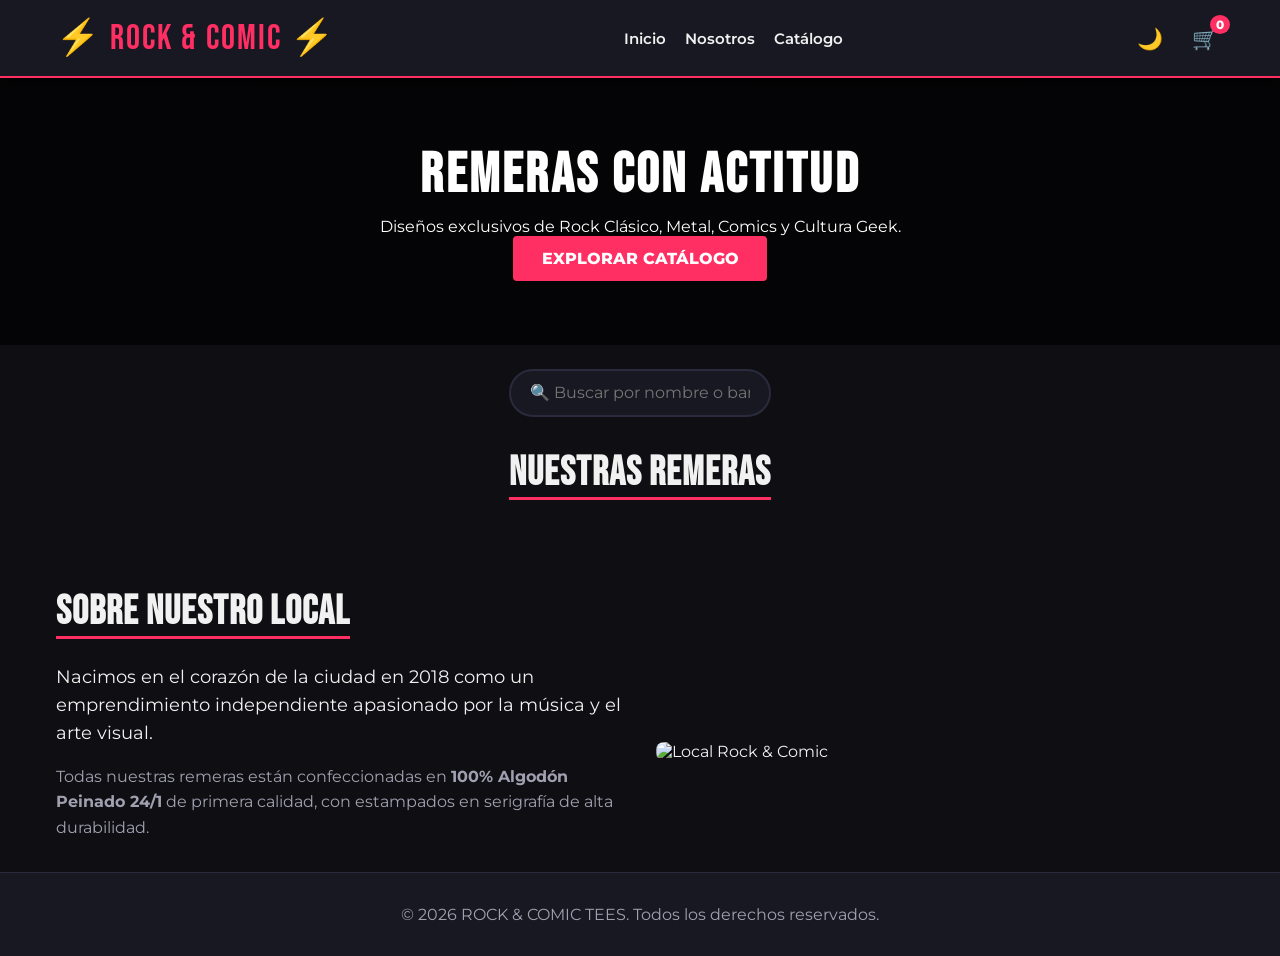
==== index.html @ 7a76153f "Primer commit: e-commerce" ====
<!DOCTYPE html>
<html lang="es" data-theme="dark">
<head>
  <meta charset="UTF-8">
  <meta name="viewport" content="width=device-width, initial-scale=1.0">
  <title>ROCK & COMIC TEES | Tienda Oficial</title>
  <link rel="preconnect" href="https://fonts.googleapis.com">
  <link rel="preconnect" href="https://fonts.gstatic.com" crossorigin>
  <link href="https://fonts.googleapis.com/css2?family=Bebas+Neue&family=Montserrat:wght@400;600;800&display=swap" rel="stylesheet">
  <script src="https://cdn.jsdelivr.net/npm/sweetalert2@11"></script>
  <link rel="stylesheet" href="estilos/estilos.css">
</head>
<body>

  <!-- HEADER -->
  <header>
    <div class="nav-container">
      <a href="index.html" class="logo">⚡ ROCK & COMIC ⚡</a>
      <nav>
        <a href="#hero-section">Inicio</a>
        <a href="#about-section">Nosotros</a>
        <a href="#catalog-section">Catálogo</a>
      </nav>
      <div class="nav-actions">
        <button class="btn-icon" id="theme-toggle" title="Cambiar Tema">🌙</button>
        <button class="btn-icon" id="cart-toggle" onclick="toggleCart()" title="Carrito">
          🛒 <span class="badge" id="cart-count">0</span>
        </button>
      </div>
    </div>
  </header>

  <!-- HERO SECTION -->
  <div id="hero-section">
    <div class="hero">
      <h1>REMERAS CON ACTITUD</h1>
      <p>Diseños exclusivos de Rock Clásico, Metal, Comics y Cultura Geek.</p>
      <a href="#catalog-section" class="btn-primary">Explorar Catálogo</a>
    </div>
  </div>

  <!-- BUSCADOR EN TIEMPO REAL -->
  <div class="search-section">
    <input type="text" id="search-input" class="search-input" placeholder="🔍 Buscar por nombre o banda (ej: Iron Maiden, Batman)..." oninput="filterProducts()">
  </div>

  <!-- CATÁLOGO -->
  <section id="catalog-section">
    <h2 class="section-title">Nuestras Remeras</h2>
    <div class="catalog-grid" id="product-grid"></div>
  </section>

  <!-- NOSOTROS -->
  <section id="about-section">
    <h2 class="section-title">Sobre Nuestro Local</h2>
    <div style="display: grid; grid-template-columns: repeat(auto-fit, minmax(300px, 1fr)); gap: 2rem; align-items: center;">
      <div>
        <p style="font-size: 1.1rem; line-height: 1.6; margin-bottom: 1rem;">
          Nacimos en el corazón de la ciudad en 2018 como un emprendimiento independiente apasionado por la música y el arte visual.
        </p>
        <p style="font-size: 1rem; line-height: 1.6; color: var(--text-muted);">
          Todas nuestras remeras están confeccionadas en <strong>100% Algodón Peinado 24/1</strong> de primera calidad, con estampados en serigrafía de alta durabilidad.
        </p>
      </div>
      <img src="https://images.unsplash.com/photo-1512436991641-6745cdb1723f?auto=format&fit=crop&w=800&q=80" alt="Local Rock & Comic" style="width: 100%; border-radius: 8px;">
    </div>
  </section>

  <!-- CARRITO LATERAL -->
  <div class="cart-drawer" id="cart-drawer">
    <div class="cart-header">
      <h3 style="font-family: var(--font-title); font-size: 1.8rem;">Tu Carrito</h3>
      <button class="close-btn" onclick="toggleCart()">&times;</button>
    </div>
    
    <div class="cart-items" id="cart-items-container"></div>

    <div style="border-top: 1px solid var(--border); padding-top: 1rem;">
      <div style="display: flex; justify-content: space-between; font-size: 1.3rem; font-weight: bold; margin-bottom: 1rem;">
        <span>Total:</span>
        <span id="cart-total-price">$0</span>
      </div>

      <form class="checkout-form" onsubmit="processCheckout(event)">
        <div class="form-group">
          <input type="text" id="client-name" placeholder="Nombre Completo *" required>
        </div>
        <div class="form-group">
          <input type="text" id="client-dni" placeholder="DNI / Cédula *" required>
        </div>
        <div class="form-group">
          <input type="tel" id="client-phone" placeholder="Teléfono / WhatsApp *" required>
        </div>
        <button type="submit" class="btn-primary" style="width: 100%; margin-top: 0.5rem; background: #009ee3;">
          Finalizar Compra con Mercado Pago
        </button>
      </form>
    </div>
  </div>

  <!-- FOOTER -->
  <footer>
    <p>&copy; 2026 ROCK & COMIC TEES. Todos los derechos reservados.</p>
  </footer>

  <script src="script/app.js"></script>
</body>
</html>
---- estilos/estilos.css ----
/* --- VARIABLES Y ESTILOS GLOBALES --- */
:root {
  --font-title: 'Bebas Neue', sans-serif;
  --font-body: 'Montserrat', sans-serif;
  --accent: #ff2e63;
  --accent-hover: #e02353;
  --success: #00b894;
  --warning: #fdcb6e;
  --danger: #d63031;
  --transition: all 0.3s ease;
}

[data-theme="dark"] {
  --bg-main: #0f0f13;
  --bg-card: #181822;
  --bg-drawer: #12121a;
  --text-main: #f1f1f1;
  --text-muted: #a0a0b0;
  --border: #2a2a3d;
  --shadow: rgba(0, 0, 0, 0.5);
}

[data-theme="light"] {
  --bg-main: #f4f4f9;
  --bg-card: #ffffff;
  --bg-drawer: #ffffff;
  --text-main: #1a1a24;
  --text-muted: #666680;
  --border: #e1e1e8;
  --shadow: rgba(0, 0, 0, 0.1);
}

* {
  box-sizing: border-box;
  margin: 0;
  padding: 0;
  font-family: var(--font-body);
}

body {
  background-color: var(--bg-main);
  color: var(--text-main);
  transition: var(--transition);
  min-height: 100vh;
  display: flex;
  flex-direction: column;
}

/* --- NAVBAR --- */
header {
  position: sticky;
  top: 0;
  z-index: 100;
  background-color: var(--bg-card);
  border-bottom: 2px solid var(--accent);
  box-shadow: 0 4px 15px var(--shadow);
}

.nav-container {
  max-width: 1200px;
  margin: 0 auto;
  padding: 1rem;
  display: flex;
  justify-content: space-between;
  align-items: center;
  flex-wrap: wrap;
  gap: 1rem;
}

.logo {
  font-family: var(--font-title);
  font-size: 2.2rem;
  color: var(--accent);
  letter-spacing: 2px;
  text-decoration: none;
  text-transform: uppercase;
}

nav {
  display: flex;
  align-items: center;
  gap: 1.2rem;
}

nav a {
  color: var(--text-main);
  text-decoration: none;
  font-weight: 600;
  font-size: 0.95rem;
  transition: var(--transition);
  cursor: pointer;
}

nav a:hover {
  color: var(--accent);
}

.nav-actions {
  display: flex;
  align-items: center;
  gap: 1rem;
}

.btn-icon {
  background: none;
  border: none;
  font-size: 1.3rem;
  color: var(--text-main);
  cursor: pointer;
  position: relative;
  padding: 0.4rem;
}

.badge {
  position: absolute;
  top: -4px;
  right: -6px;
  background: var(--accent);
  color: white;
  font-size: 0.75rem;
  font-weight: 800;
  padding: 2px 6px;
  border-radius: 50%;
}

/* --- HERO --- */
.hero {
  background: linear-gradient(rgba(0,0,0,0.7), rgba(0,0,0,0.7)), url('https://images.unsplash.com/photo-1511671782779-c97d3d27a1d4?auto=format&fit=crop&w=1350&q=80') center/cover no-repeat;
  color: white;
  text-align: center;
  padding: 4rem 1rem;
}

.hero h1 {
  font-family: var(--font-title);
  font-size: 3.5rem;
  letter-spacing: 3px;
  margin-bottom: 0.5rem;
}

.btn-primary {
  background-color: var(--accent);
  color: white;
  border: none;
  padding: 0.8rem 1.8rem;
  font-weight: 800;
  text-transform: uppercase;
  border-radius: 4px;
  cursor: pointer;
  transition: var(--transition);
  text-decoration: none;
  display: inline-block;
  min-height: 44px;
}

.btn-primary:hover {
  background-color: var(--accent-hover);
  transform: translateY(-2px);
}

/* --- BUSCADOR --- */
.search-section {
  max-width: 1200px;
  margin: 1.5rem auto 0;
  padding: 0 1rem;
  display: flex;
  justify-content: center;
}

.search-input {
  width: 100%;
  max-width: 500px;
  padding: 0.8rem 1.2rem;
  border: 2px solid var(--border);
  border-radius: 25px;
  background: var(--bg-card);
  color: var(--text-main);
  font-size: 1rem;
  outline: none;
  transition: var(--transition);
}

.search-input:focus {
  border-color: var(--accent);
}

/* --- SECCIONES Y CATÁLOGO --- */
section {
  max-width: 1200px;
  margin: 2rem auto;
  padding: 0 1rem;
}

.section-title {
  font-family: var(--font-title);
  font-size: 2.5rem;
  letter-spacing: 1px;
  margin-bottom: 1.5rem;
  border-bottom: 3px solid var(--accent);
  display: inline-block;
}

.catalog-grid {
  display: grid;
  grid-template-columns: repeat(auto-fit, minmax(240px, 1fr));
  gap: 1.5rem;
}

.product-card {
  background: var(--bg-card);
  border: 1px solid var(--border);
  border-radius: 8px;
  overflow: hidden;
  display: flex;
  flex-direction: column;
  box-shadow: 0 4px 10px var(--shadow);
  transition: var(--transition);
}

.product-card:hover {
  transform: translateY(-5px);
}

.product-img {
  width: 100%;
  height: 280px;
  object-fit: cover;
}

.product-info {
  padding: 1.2rem;
  display: flex;
  flex-direction: column;
  flex-grow: 1;
}

.product-name {
  font-size: 1.1rem;
  font-weight: 800;
  margin-bottom: 0.5rem;
}

.product-price {
  font-size: 1.3rem;
  font-weight: 800;
  color: var(--accent);
  margin-bottom: 1rem;
}

.size-selector {
  display: flex;
  gap: 0.5rem;
  margin-bottom: 1rem;
  flex-wrap: wrap;
}

.size-btn {
  padding: 0.5rem 0.8rem;
  border: 1px solid var(--border);
  background: var(--bg-main);
  color: var(--text-main);
  font-size: 0.85rem;
  font-weight: 600;
  border-radius: 4px;
  cursor: pointer;
  transition: var(--transition);
  min-width: 38px;
  min-height: 38px;
}

.size-btn.active {
  background: var(--accent);
  color: white;
  border-color: var(--accent);
}

.size-btn.disabled {
  opacity: 0.3;
  cursor: not-allowed;
  text-decoration: line-through;
}

/* --- CARRITO SLIDE-OVER --- */
.cart-drawer {
  position: fixed;
  top: 0;
  right: -100%;
  width: 100%;
  max-width: 420px;
  height: 100%;
  background: var(--bg-drawer);
  box-shadow: -5px 0 25px rgba(0, 0, 0, 0.5);
  z-index: 1000;
  transition: right 0.4s ease;
  display: flex;
  flex-direction: column;
  padding: 1.5rem;
}

.cart-drawer.open {
  right: 0;
}

.cart-header {
  display: flex;
  justify-content: space-between;
  align-items: center;
  border-bottom: 1px solid var(--border);
  padding-bottom: 1rem;
}

.close-btn {
  background: none;
  border: none;
  font-size: 1.8rem;
  color: var(--text-main);
  cursor: pointer;
  padding: 0.3rem;
}

.cart-items {
  flex-grow: 1;
  overflow-y: auto;
  margin: 1rem 0;
  display: flex;
  flex-direction: column;
  gap: 1rem;
}

.cart-item {
  display: flex;
  gap: 1rem;
  align-items: center;
  background: var(--bg-card);
  padding: 0.8rem;
  border-radius: 6px;
  border: 1px solid var(--border);
}

.cart-item-img {
  width: 60px;
  height: 60px;
  object-fit: cover;
  border-radius: 4px;
}

.qty-controls {
  display: flex;
  align-items: center;
  gap: 0.6rem;
  margin-top: 0.4rem;
}

.qty-btn {
  background: var(--border);
  border: none;
  color: var(--text-main);
  width: 30px;
  height: 30px;
  border-radius: 4px;
  cursor: pointer;
  font-weight: bold;
  display: inline-flex;
  align-items: center;
  justify-content: center;
}

/* --- FORMULARIOS --- */
.checkout-form, .login-form {
  display: flex;
  flex-direction: column;
  gap: 0.8rem;
}

.form-group {
  display: flex;
  flex-direction: column;
  gap: 0.4rem;
}

.form-group input, .form-group select, .form-group textarea {
  width: 100%;
  padding: 0.75rem 0.8rem;
  background: var(--bg-card);
  border: 1px solid var(--border);
  color: var(--text-main);
  border-radius: 4px;
  outline: none;
  font-size: 0.95rem;
}

.form-group input:focus {
  border-color: var(--accent);
}

.login-container {
  max-width: 400px;
  width: 100%;
  margin: 3rem auto;
  padding: 2rem 1.5rem;
  background: var(--bg-card);
  border-radius: 8px;
  border: 1px solid var(--border);
  box-shadow: 0 4px 15px var(--shadow);
}

/* --- PANEL ADMINISTRATIVO Y TABLAS (RESPONSIVE) --- */
.admin-nav {
  display: flex;
  gap: 0.8rem;
  margin-bottom: 1.5rem;
  border-bottom: 1px solid var(--border);
  padding-bottom: 0.5rem;
  overflow-x: auto;
  white-space: nowrap;
  -webkit-overflow-scrolling: touch;
}

/* Ocultar barra de scroll feia en las pestañas admin manteniendo el scroll */
.admin-nav::-webkit-scrollbar {
  display: none;
}

.admin-tab {
  background: none;
  border: none;
  color: var(--text-muted);
  font-weight: bold;
  cursor: pointer;
  padding: 0.6rem 0.8rem;
  font-size: 0.95rem;
  flex-shrink: 0;
}

.admin-tab.active {
  color: var(--accent);
  border-bottom: 2px solid var(--accent);
}

/* Contenedor envolvente obligatorio para tablas en móvil */
.table-responsive {
  width: 100%;
  overflow-x: auto;
  -webkit-overflow-scrolling: touch;
  margin-top: 1rem;
  border-radius: 8px;
  border: 1px solid var(--border);
}

.admin-table {
  width: 100%;
  border-collapse: collapse;
  background: var(--bg-card);
  min-width: 600px; /* Garantiza que la tabla mantenga formato legible en scroll */
}

.admin-table th, .admin-table td {
  padding: 0.8rem;
  text-align: left;
  border-bottom: 1px solid var(--border);
  font-size: 0.9rem;
  vertical-align: middle;
}

.admin-table th {
  background: var(--border);
  font-weight: 700;
  white-space: nowrap;
}

.stock-input {
  width: 65px;
  padding: 0.5rem;
  background: var(--bg-main);
  color: var(--text-main);
  border: 1px solid var(--border);
  border-radius: 4px;
  text-align: center;
  font-size: 0.9rem;
}

footer {
  background: var(--bg-card);
  border-top: 1px solid var(--border);
  padding: 2rem 1rem;
  margin-top: auto;
  text-align: center;
  color: var(--text-muted);
}

/* ==========================================
   MEDIA QUERIES (ADAPTACIÓN A MÓVILES Y TABLETS)
   ========================================== */

@media (max-width: 768px) {
  .nav-container {
    flex-direction: row;
    justify-content: space-between;
  }

  .hero h1 {
    font-size: 2.5rem;
  }

  .hero {
    padding: 3rem 1rem;
  }

  .section-title {
    font-size: 2rem;
  }

  .cart-drawer {
    max-width: 100%; /* El carrito ocupa todo el ancho en pantalla chica */
  }
}

@media (max-width: 480px) {
  .nav-container {
    padding: 0.8rem;
  }

  .logo {
    font-size: 1.8rem;
  }

  nav {
    gap: 0.8rem;
  }

  .catalog-grid {
    grid-template-columns: 1fr; /* 1 sola columna de productos en celulares chicos */
  }

  .login-container {
    margin: 1.5rem auto;
    padding: 1.2rem;
    border-radius: 0; /* Aspecto full-screen en móviles muy pequeños */
    border: none;
  }

  /* Ajustes en los controles dentro de tablas en celular */
  .admin-table td {
    padding: 0.6rem 0.5rem;
  }

  .admin-table .btn-primary, 
  .admin-table .btn-danger {
    padding: 0.4rem 0.6rem;
    font-size: 0.8rem;
  }
}
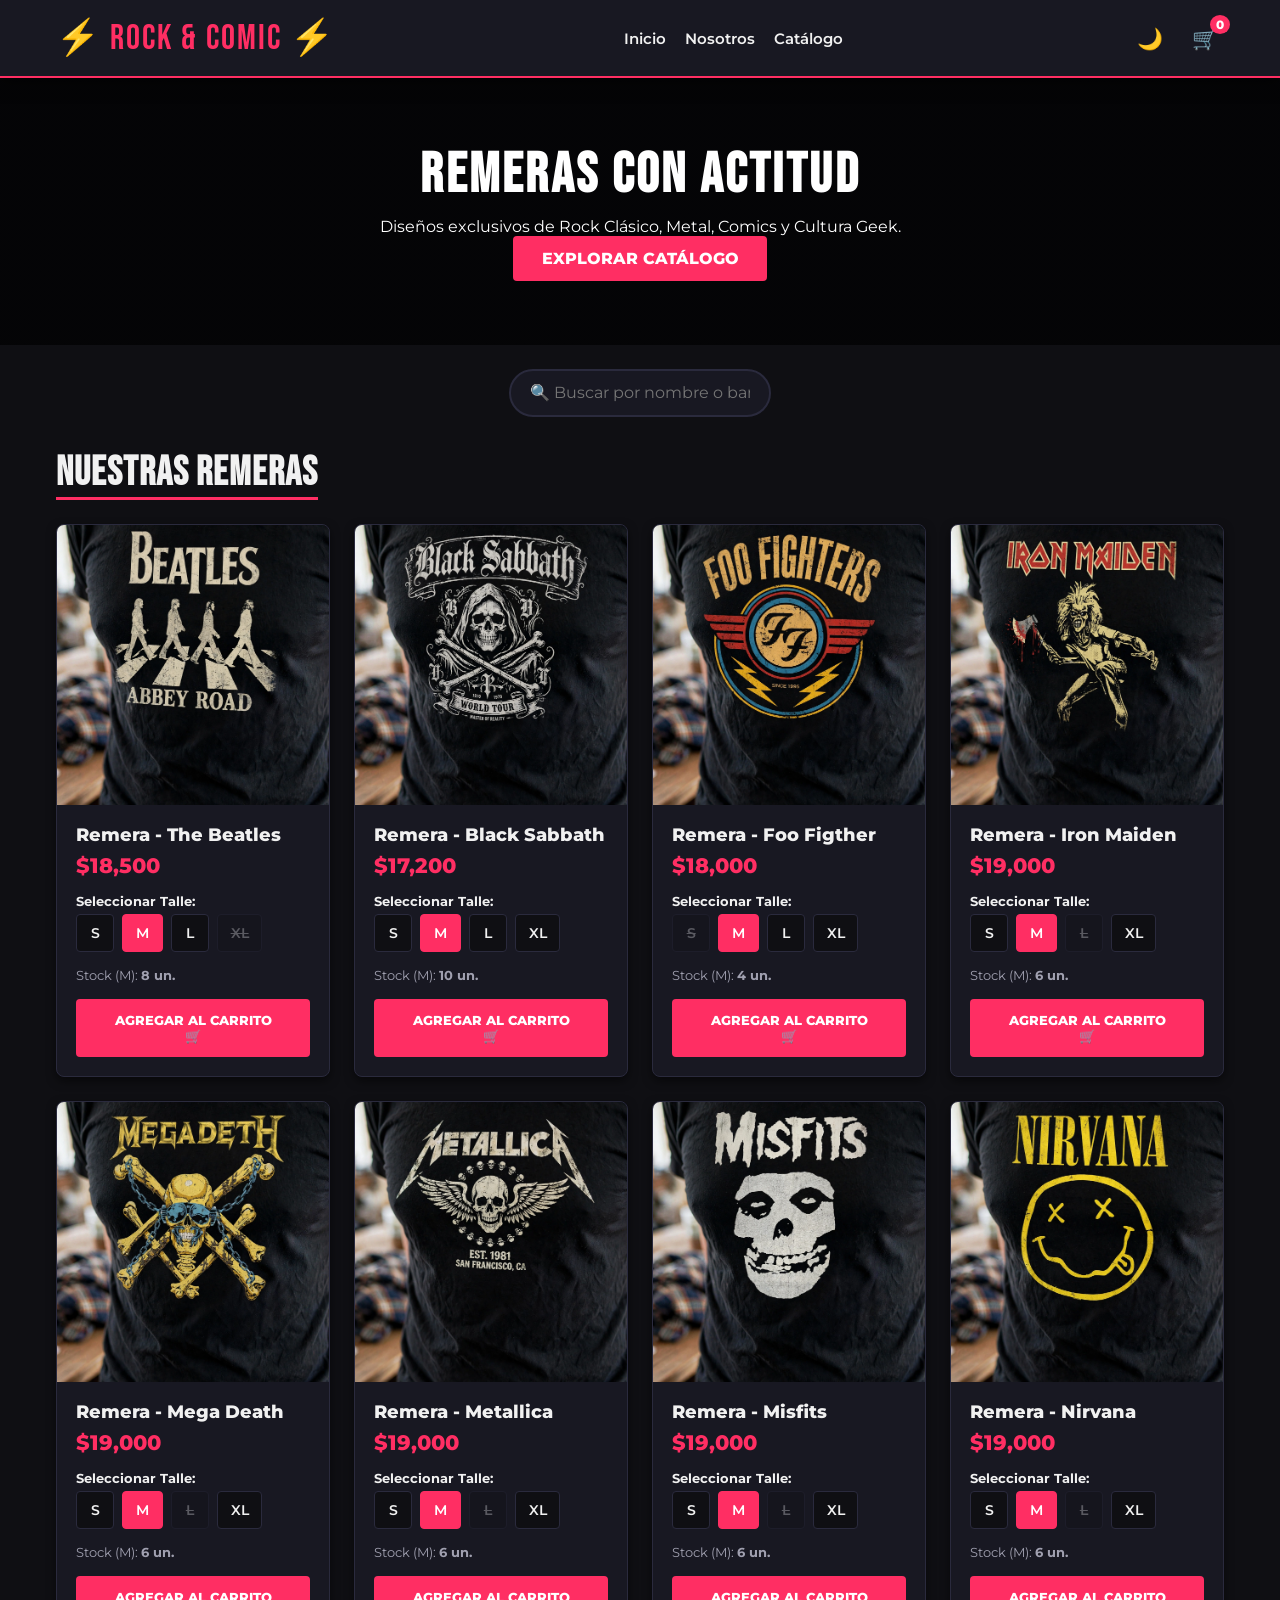
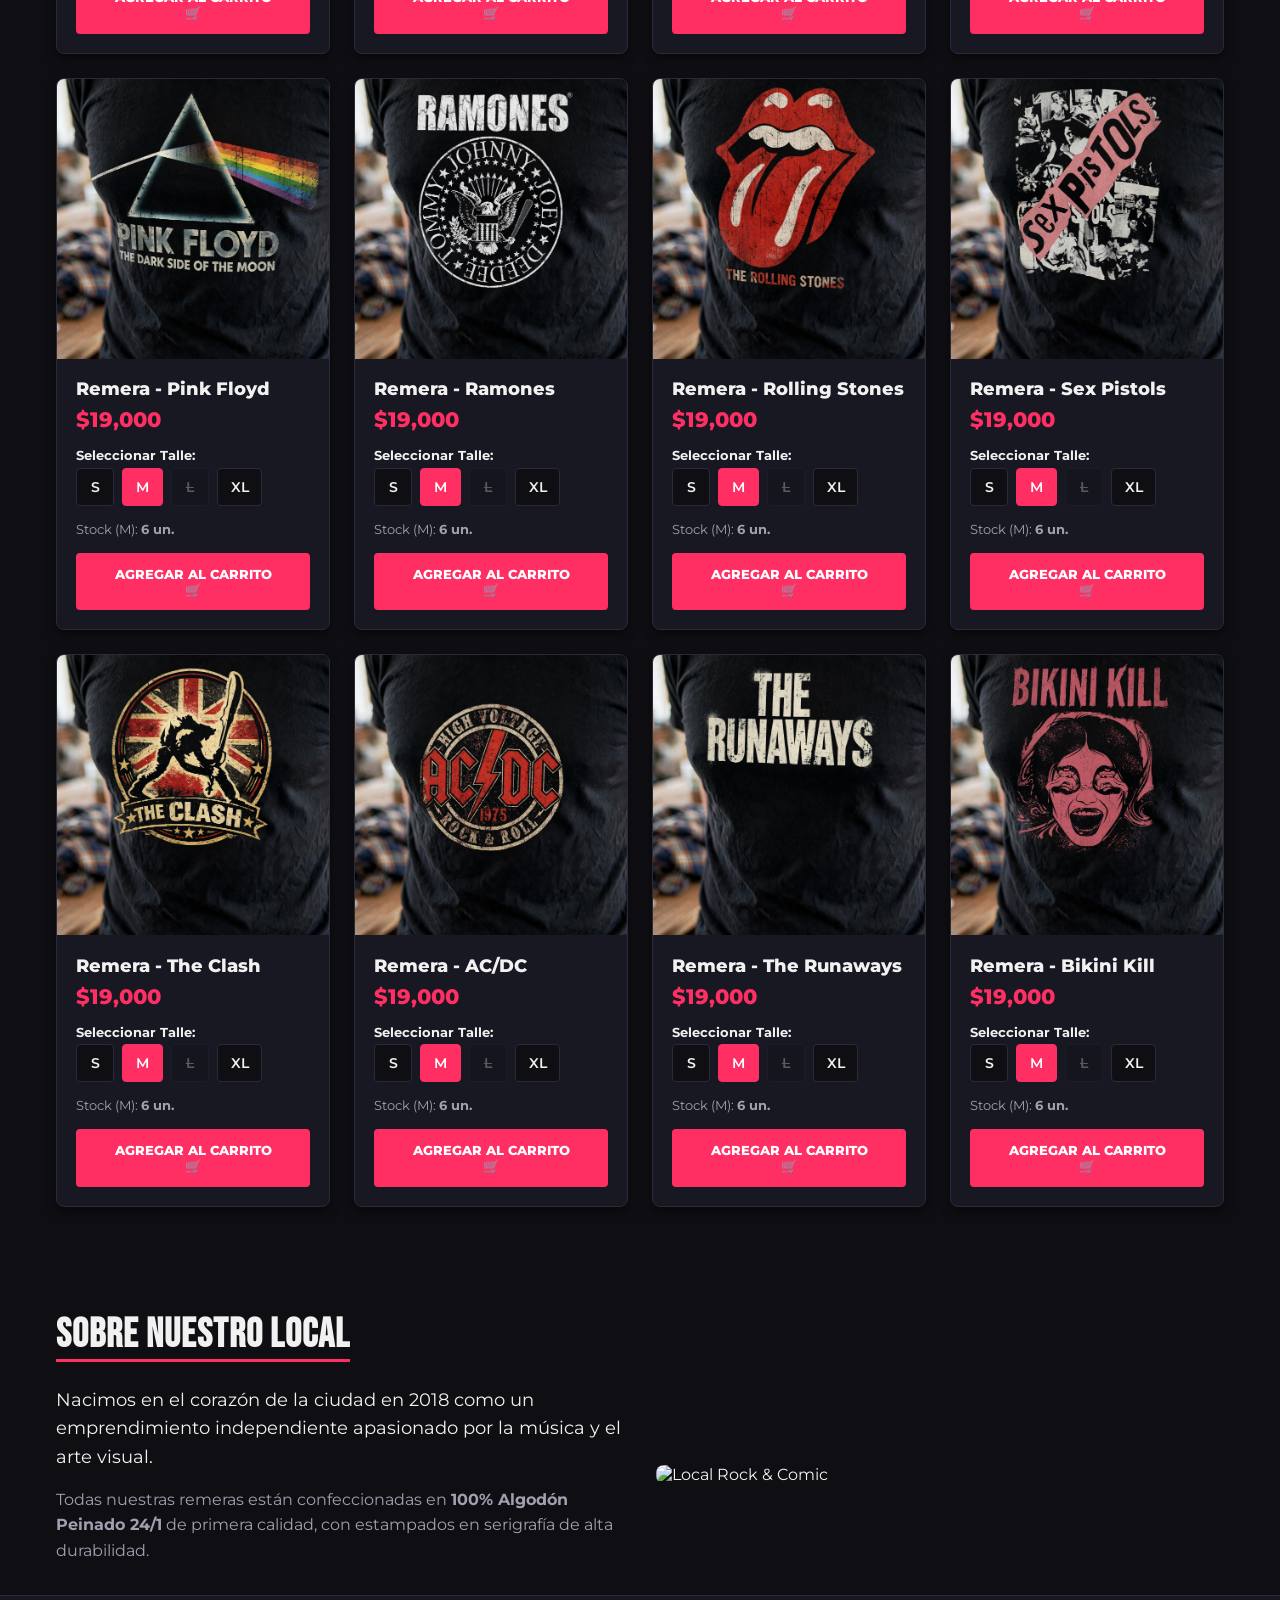
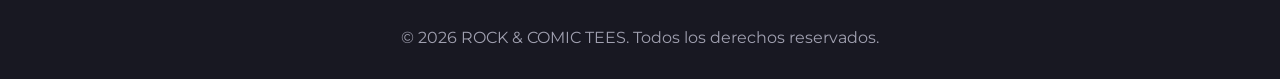
==== commit dee65a7c: "catalago actualizado, scroll infinito" ====
--- a/index.html
+++ b/index.html
@@ -48,6 +48,8 @@
   <section id="catalog-section">
     <h2 class="section-title">Nuestras Remeras</h2>
     <div class="catalog-grid" id="product-grid"></div>
+    <!-- Detector invisible para el Infinite Scroll -->
+    <div id="scroll-sentinel" style="height: 20px; margin-top: 20px;"></div>
   </section>
 
   <!-- NOSOTROS -->
--- a/estilos/estilos.css
+++ b/estilos/estilos.css
@@ -202,8 +202,9 @@
 
 .catalog-grid {
   display: grid;
-  grid-template-columns: repeat(auto-fit, minmax(240px, 1fr));
+  grid-template-columns: repeat(4, 1fr); /* 4 remeras por fila en PC */
   gap: 1.5rem;
+  width: 100%;
 }
 
 .product-card {
@@ -528,9 +529,24 @@
     gap: 0.8rem;
   }
 
+  @media (max-width: 1024px) {
   .catalog-grid {
-    grid-template-columns: 1fr; /* 1 sola columna de productos en celulares chicos */
-  }
+    grid-template-columns: repeat(3, 1fr); /* 3 por fila en laptops/tablets horizontales */
+  }
+}
+
+@media (max-width: 768px) {
+  .catalog-grid {
+    grid-template-columns: repeat(2, 1fr); /* 2 por fila en tablets verticales */
+    gap: 1rem;
+  }
+}
+
+@media (max-width: 480px) {
+  .catalog-grid {
+    grid-template-columns: 1fr; /* 1 por fila en celulares */
+  }
+}
 
   .login-container {
     margin: 1.5rem auto;
